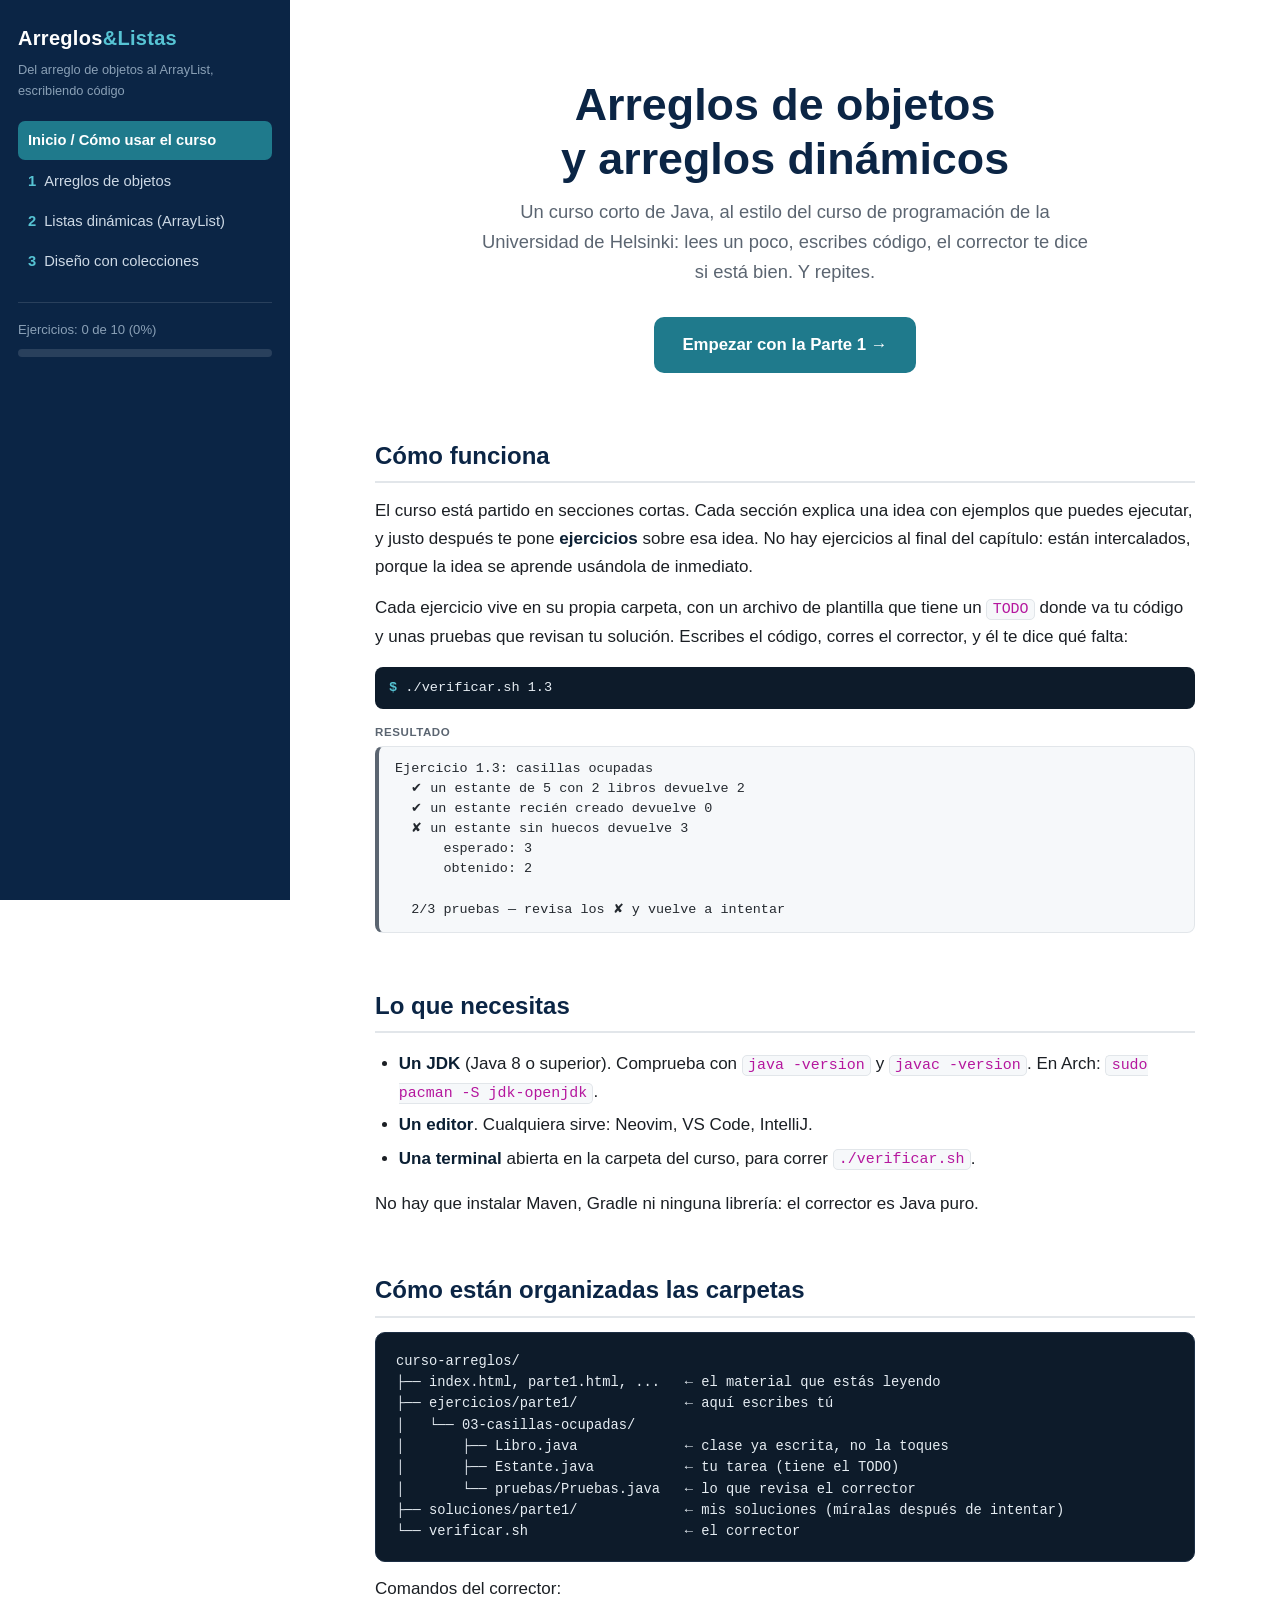
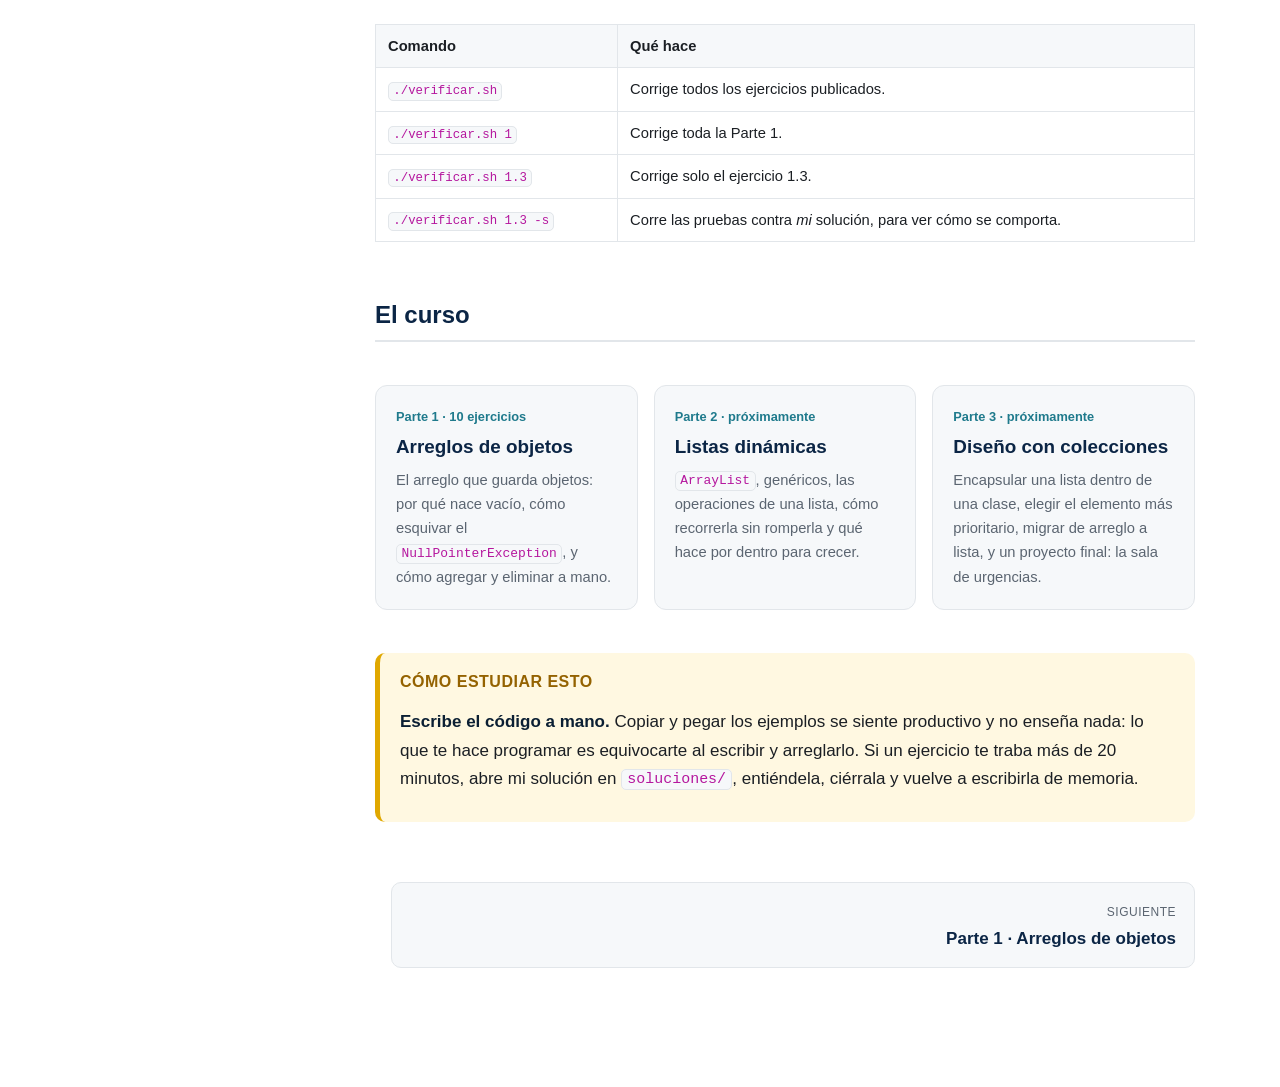
==== index.html @ c2cef421 "Curso: Parte 1 (Arreglos de objetos) + corrector automático Sitio estático con la estructura del cur" ====
<!DOCTYPE html>
<html lang="es">
<head>
<meta charset="utf-8">
<meta name="viewport" content="width=device-width, initial-scale=1">
<title>Arreglos de Objetos y Arreglos Dinámicos · Curso</title>
<link rel="stylesheet" href="styles.css">
</head>
<body>
<main><div class="content">

  <div class="hero">
    <h1>Arreglos de objetos<br>y arreglos dinámicos</h1>
    <p class="lead">Un curso corto de Java, al estilo del curso de programación de la Universidad de Helsinki:
      lees un poco, escribes código, el corrector te dice si está bien. Y repites.</p>
    <a class="cta" href="parte1.html">Empezar con la Parte 1 →</a>
  </div>

  <h2>Cómo funciona</h2>
  <p>El curso está partido en secciones cortas. Cada sección explica una idea con ejemplos que puedes ejecutar,
    y justo después te pone <strong>ejercicios</strong> sobre esa idea. No hay ejercicios al final del capítulo:
    están intercalados, porque la idea se aprende usándola de inmediato.</p>
  <p>Cada ejercicio vive en su propia carpeta, con un archivo de plantilla que tiene un <code>TODO</code> donde va tu
    código y unas pruebas que revisan tu solución. Escribes el código, corres el corrector, y él te dice qué falta:</p>

  <div class="comando">./verificar.sh 1.3</div>
  <p class="salida-label">resultado</p>
  <div class="salida">Ejercicio 1.3: casillas ocupadas
  ✔ un estante de 5 con 2 libros devuelve 2
  ✔ un estante recién creado devuelve 0
  ✘ un estante sin huecos devuelve 3
      esperado: 3
      obtenido: 2

  2/3 pruebas — revisa los ✘ y vuelve a intentar</div>

  <h2>Lo que necesitas</h2>
  <ul>
    <li><strong>Un JDK</strong> (Java 8 o superior). Comprueba con <code>java -version</code> y <code>javac -version</code>.
      En Arch: <code>sudo pacman -S jdk-openjdk</code>.</li>
    <li><strong>Un editor</strong>. Cualquiera sirve: Neovim, VS Code, IntelliJ.</li>
    <li><strong>Una terminal</strong> abierta en la carpeta del curso, para correr <code>./verificar.sh</code>.</li>
  </ul>
  <p>No hay que instalar Maven, Gradle ni ninguna librería: el corrector es Java puro.</p>

  <h2>Cómo están organizadas las carpetas</h2>
  <pre><code>curso-arreglos/
├── index.html, parte1.html, ...   ← el material que estás leyendo
├── ejercicios/parte1/             ← aquí escribes tú
│   └── 03-casillas-ocupadas/
│       ├── Libro.java             ← clase ya escrita, no la toques
│       ├── Estante.java           ← tu tarea (tiene el TODO)
│       └── pruebas/Pruebas.java   ← lo que revisa el corrector
├── soluciones/parte1/             ← mis soluciones (míralas después de intentar)
└── verificar.sh                   ← el corrector</code></pre>

  <p>Comandos del corrector:</p>
  <table>
    <tr><th>Comando</th><th>Qué hace</th></tr>
    <tr><td><code>./verificar.sh</code></td><td>Corrige todos los ejercicios publicados.</td></tr>
    <tr><td><code>./verificar.sh 1</code></td><td>Corrige toda la Parte 1.</td></tr>
    <tr><td><code>./verificar.sh 1.3</code></td><td>Corrige solo el ejercicio 1.3.</td></tr>
    <tr><td><code>./verificar.sh 1.3 -s</code></td><td>Corre las pruebas contra <em>mi</em> solución, para ver cómo se comporta.</td></tr>
  </table>

  <h2>El curso</h2>
  <div class="cards">
    <div class="card">
      <p class="n">Parte 1 · 10 ejercicios</p>
      <h3>Arreglos de objetos</h3>
      <p>El arreglo que guarda objetos: por qué nace vacío, cómo esquivar el
        <code>NullPointerException</code>, y cómo agregar y eliminar a mano.</p>
    </div>
    <div class="card">
      <p class="n">Parte 2 · próximamente</p>
      <h3>Listas dinámicas</h3>
      <p><code>ArrayList</code>, genéricos, las operaciones de una lista, cómo recorrerla sin romperla
        y qué hace por dentro para crecer.</p>
    </div>
    <div class="card">
      <p class="n">Parte 3 · próximamente</p>
      <h3>Diseño con colecciones</h3>
      <p>Encapsular una lista dentro de una clase, elegir el elemento más prioritario, migrar de arreglo a lista,
        y un proyecto final: la sala de urgencias.</p>
    </div>
  </div>

  <div class="box nota">
    <h4>Cómo estudiar esto</h4>
    <p><strong>Escribe el código a mano.</strong> Copiar y pegar los ejemplos se siente productivo y no enseña nada:
      lo que te hace programar es equivocarte al escribir y arreglarlo. Si un ejercicio te traba más de 20 minutos,
      abre mi solución en <code>soluciones/</code>, entiéndela, ciérrala y vuelve a escribirla de memoria.</p>
  </div>

  <div class="pager">
    <span></span>
    <a class="next" href="parte1.html">
      <span class="dir">Siguiente</span><br>
      <span class="ttl">Parte 1 · Arreglos de objetos</span>
    </a>
  </div>

</div></main>
<script src="nav.js"></script>
</body>
</html>
---- styles.css ----
:root {
  --bg: #ffffff;
  --bg-soft: #f6f8fa;
  --text: #1b1f24;
  --muted: #5b6571;
  --navy: #0b2545;
  --accent: #1f7a8c;
  --accent-2: #13505b;
  --border: #e2e6ea;
  --code-bg: #0d1b2a;
  --code-text: #e6edf3;
  --green-bg: #eaf7ee;
  --green-bd: #36a96a;
  --yellow-bg: #fff8e1;
  --yellow-bd: #e0a800;
  --red-bg: #fdecea;
  --red-bd: #d64545;
  --blue-bg: #e8f1fb;
  --blue-bd: #2b6cb0;
  --sidebar-w: 290px;
  --max: 820px;
}

* { box-sizing: border-box; }

html { scroll-behavior: smooth; }

body {
  margin: 0;
  font-family: -apple-system, "Segoe UI", Roboto, Helvetica, Arial, sans-serif;
  color: var(--text);
  background: var(--bg);
  line-height: 1.65;
  font-size: 17px;
  display: flex;
  min-height: 100vh;
}

#sidebar {
  width: var(--sidebar-w);
  flex: 0 0 var(--sidebar-w);
  background: var(--navy);
  color: #cdd9e5;
  position: sticky;
  top: 0;
  align-self: flex-start;
  height: 100vh;
  overflow-y: auto;
  padding: 22px 18px 40px;
}
#sidebar .brand {
  font-weight: 800;
  font-size: 1.25rem;
  color: #fff;
  letter-spacing: .3px;
  margin: 0 0 4px;
  display: block;
  text-decoration: none;
}
#sidebar .brand span { color: #57c4d4; }
#sidebar .tagline { font-size: .8rem; color: #8aa0b6; margin: 0 0 20px; }
#sidebar nav a {
  display: block;
  color: #cdd9e5;
  text-decoration: none;
  padding: 7px 10px;
  border-radius: 7px;
  font-size: .92rem;
  margin-bottom: 2px;
  transition: background .15s, color .15s;
}
#sidebar nav a:hover { background: rgba(255,255,255,.08); color: #fff; }
#sidebar nav a.active { background: var(--accent); color: #fff; font-weight: 600; }
#sidebar nav a .num { color: #57c4d4; font-weight: 700; margin-right: 8px; }
#sidebar nav a.active .num { color: #d7f6fb; }
.side-progress {
  margin-top: 22px; padding-top: 16px; border-top: 1px solid rgba(255,255,255,.12);
  font-size: .82rem; color: #8aa0b6;
}
.side-progress .bar { background: rgba(255,255,255,.12); border-radius: 6px; height: 8px; margin-top: 8px; overflow: hidden; }
.side-progress .bar > i { display: block; height: 100%; background: var(--green-bd); width: 0; transition: width .3s; }

main {
  flex: 1 1 auto;
  padding: 48px 40px 120px;
  display: flex;
  justify-content: center;
}
.content { width: 100%; max-width: var(--max); }

/* ---------- Typography ---------- */
h1 { font-size: 2.1rem; line-height: 1.2; margin: 0 0 .2em; color: var(--navy); }
h2 { font-size: 1.5rem; margin: 2.2em 0 .5em; color: var(--navy); border-bottom: 2px solid var(--border); padding-bottom: .25em; }
h3 { font-size: 1.18rem; margin: 1.8em 0 .4em; color: var(--accent-2); }
.part-eyebrow { color: var(--accent); font-weight: 700; text-transform: uppercase; letter-spacing: 1.5px; font-size: .8rem; }
p { margin: .8em 0; }
a { color: var(--accent); }
ul, ol { padding-left: 1.4em; }
li { margin: .3em 0; }
hr { border: none; border-top: 1px solid var(--border); margin: 2.5em 0; }
strong { color: #0b1f33; }
.lead { font-size: 1.15rem; color: var(--muted); }

/* ---------- Code ---------- */
code {
  background: var(--bg-soft);
  border: 1px solid var(--border);
  border-radius: 5px;
  padding: .1em .35em;
  font-family: "JetBrains Mono", "Fira Code", Consolas, monospace;
  font-size: .88em;
  color: #b5179e;
}
pre {
  background: var(--code-bg);
  color: var(--code-text);
  padding: 18px 20px;
  border-radius: 10px;
  overflow-x: auto;
  font-size: .86rem;
  line-height: 1.55;
  border: 1px solid #1c2e44;
}
pre code { background: none; border: none; padding: 0; color: inherit; font-size: inherit; }
.filename {
  background: #1c2e44; color: #9fb3c8; font-size: .76rem;
  font-family: monospace; padding: 6px 14px; border-radius: 10px 10px 0 0;
  border: 1px solid #1c2e44; border-bottom: none; display: inline-block;
  margin-bottom: -8px; position: relative; z-index: 1;
}
.filename + pre { border-top-left-radius: 0; }

/* ---------- Callout boxes ---------- */
.box { border-radius: 10px; padding: 16px 20px; margin: 1.6em 0; border-left: 5px solid; }
.box h4 { margin: 0 0 .4em; font-size: 1rem; text-transform: uppercase; letter-spacing: .5px; }
.box.nota { background: var(--yellow-bg); border-color: var(--yellow-bd); }
.box.nota h4 { color: #946200; }
.box.peligro { background: var(--red-bg); border-color: var(--red-bd); }
.box.peligro h4 { color: #a52828; }
.box.info { background: var(--blue-bg); border-color: var(--blue-bd); }
.box.info h4 { color: #1e4e7a; }
.box.pro { background: #f2eafd; border-color: #7c3aed; }
.box.pro h4 { color: #5b21b6; }

/* ---------- Exercises ---------- */
.ejercicios { background: var(--green-bg); border: 1px solid var(--green-bd); border-radius: 10px; padding: 18px 22px; margin: 2em 0; }
.ejercicios > h3 { margin-top: 0; color: #1f7a45; }
.ej { display: flex; gap: 12px; align-items: flex-start; padding: 10px 0; border-top: 1px dashed #b7e0c4; }
.ej:first-of-type { border-top: none; }
.ej .code-id { font-weight: 700; color: #1f7a45; font-family: monospace; white-space: nowrap; padding-top: 2px; }
.ej label { cursor: pointer; }
.ej input[type=checkbox] { width: 18px; height: 18px; margin-top: 4px; cursor: pointer; accent-color: var(--green-bd); }
.ej .done { text-decoration: line-through; color: var(--muted); }

/* ---------- Pager ---------- */
.pager { display: flex; justify-content: space-between; margin-top: 3.5em; gap: 16px; }
.pager a {
  text-decoration: none; border: 1px solid var(--border); border-radius: 10px;
  padding: 14px 18px; flex: 1; transition: border-color .15s, box-shadow .15s; background: var(--bg-soft);
}
.pager a:hover { border-color: var(--accent); box-shadow: 0 2px 10px rgba(0,0,0,.05); }
.pager .dir { font-size: .75rem; color: var(--muted); text-transform: uppercase; letter-spacing: .5px; }
.pager .ttl { font-weight: 600; color: var(--navy); }
.pager .next { text-align: right; }

/* ---------- Landing ---------- */
.hero { text-align: center; padding: 30px 0 10px; }
.hero h1 { font-size: 2.8rem; }
.hero .lead { max-width: 620px; margin: .6em auto 1.6em; }
.cta { display: inline-block; background: var(--accent); color: #fff; text-decoration: none; padding: 14px 28px; border-radius: 10px; font-weight: 700; font-size: 1.05rem; }
.cta:hover { background: var(--accent-2); }
.cards { display: grid; grid-template-columns: repeat(auto-fit, minmax(230px, 1fr)); gap: 16px; margin: 2.5em 0; }
.card { border: 1px solid var(--border); border-radius: 12px; padding: 20px; background: var(--bg-soft); }
.card .n { font-size: .8rem; color: var(--accent); font-weight: 700; }
.card h3 { margin: .2em 0 .3em; color: var(--navy); }
.card p { font-size: .92rem; color: var(--muted); margin: 0; }

table { width: 100%; border-collapse: collapse; margin: 1.4em 0; font-size: .92rem; }
th, td { border: 1px solid var(--border); padding: 9px 12px; text-align: left; }
th { background: var(--bg-soft); }

.tag { display: inline-block; font-size: .72rem; background: var(--accent); color: #fff; padding: 2px 9px; border-radius: 20px; font-weight: 600; vertical-align: middle; }

/* ---------- Mobile ---------- */
.menu-btn { display: none; }
@media (max-width: 900px) {
  body { flex-direction: column; }
  #sidebar { position: fixed; left: 0; top: 0; bottom: 0; transform: translateX(-100%); transition: transform .25s; z-index: 50; }
  #sidebar.open { transform: translateX(0); }
  main { padding: 70px 20px 80px; }
  .menu-btn { display: block; position: fixed; top: 12px; left: 12px; z-index: 60; background: var(--navy); color: #fff; border: none; border-radius: 8px; padding: 10px 14px; font-size: 1.1rem; cursor: pointer; }
}

/* =========================================================
   Añadidos del curso de arreglos (estilo mooc.fi)
   ========================================================= */

/* ---------- Caja de objetivos al inicio de cada sección ---------- */
.objetivos {
  background: var(--blue-bg); border: 1px solid var(--blue-bd);
  border-radius: 10px; padding: 14px 22px; margin: 1.2em 0 2em;
}
.objetivos h4 {
  margin: 0 0 .4em; font-size: .78rem; text-transform: uppercase;
  letter-spacing: .6px; color: #1e4e7a;
}
.objetivos ul { margin: 0; }
.objetivos li { font-size: .95rem; }

/* ---------- Salida del programa ---------- */
.salida-label {
  font-size: .72rem; text-transform: uppercase; letter-spacing: .6px;
  color: var(--muted); margin: 1.2em 0 .3em; font-weight: 600;
}
.salida {
  background: #f6f8fa; border: 1px solid var(--border); border-left: 4px solid var(--muted);
  border-radius: 8px; padding: 12px 16px; margin: 0 0 1.6em;
  font-family: "JetBrains Mono", "Fira Code", Consolas, monospace;
  font-size: .84rem; line-height: 1.5; white-space: pre-wrap; color: #24292f;
}
.salida .in { color: var(--accent); font-weight: 700; }

/* ---------- Diagrama de memoria ---------- */
.heap {
  background: var(--code-bg); color: var(--code-text); border: 1px solid #1c2e44;
  border-radius: 10px; padding: 16px 20px; overflow-x: auto;
  font-family: "JetBrains Mono", "Fira Code", Consolas, monospace;
  font-size: .8rem; line-height: 1.5; margin: 1.4em 0;
}
.heap b { color: #57c4d4; font-weight: 700; }

/* ---------- Ejercicios ---------- */
.ejercicio {
  border: 1px solid var(--green-bd); background: var(--green-bg);
  border-radius: 12px; padding: 16px 22px 20px; margin: 2.2em 0;
}
.ejercicio > header {
  display: flex; align-items: center; gap: 10px; flex-wrap: wrap; margin-bottom: .5em;
}
.ejercicio .ej-num {
  font-family: monospace; font-weight: 700; color: #1f7a45; background: #fff;
  border: 1px solid var(--green-bd); border-radius: 20px; padding: 2px 11px; font-size: .78rem;
  white-space: nowrap;
}
.ejercicio header h3 { margin: 0; color: #14603a; font-size: 1.1rem; }
.ejercicio .estrellas { margin-left: auto; color: #e0a800; letter-spacing: 2px; font-size: 1rem; }
.ejercicio input[type=checkbox] {
  width: 18px; height: 18px; accent-color: var(--green-bd); cursor: pointer; flex: 0 0 auto;
}
.ejercicio.hecho header h3 { text-decoration: line-through; color: var(--muted); }
.ejercicio pre { font-size: .82rem; }
.ejercicio p { font-size: .97rem; }
.comando {
  background: var(--code-bg); color: var(--code-text); font-family: monospace; font-size: .85rem;
  padding: 10px 14px; border-radius: 8px; margin-top: 1.2em;
}
.comando::before { content: "$ "; color: #57c4d4; font-weight: 700; }

/* ---------- Pregunta rápida (quiz) ---------- */
.quiz {
  background: #f2eafd; border: 1px solid #7c3aed; border-radius: 10px;
  padding: 16px 22px; margin: 2em 0;
}
.quiz h4 {
  margin: 0 0 .5em; font-size: .78rem; text-transform: uppercase;
  letter-spacing: .6px; color: #5b21b6;
}
.quiz .pregunta { margin: 0 0 .9em; font-weight: 600; }
.quiz .ops { display: flex; flex-direction: column; gap: 8px; }
.quiz button {
  text-align: left; background: #fff; border: 1px solid var(--border); border-radius: 8px;
  padding: 10px 14px; font: inherit; font-size: .94rem; cursor: pointer; transition: border-color .15s;
}
.quiz button:hover { border-color: #7c3aed; }
.quiz button.bien { background: var(--green-bg); border-color: var(--green-bd); font-weight: 600; }
.quiz button.mal { background: var(--red-bg); border-color: var(--red-bd); }
.quiz .fb { margin: 1em 0 0; font-size: .93rem; display: none; }
.quiz .fb.visible { display: block; }

/* ---------- Tabla de métodos ---------- */
td code, th code { font-size: .84em; }
.resumen-tabla td:first-child { white-space: nowrap; }
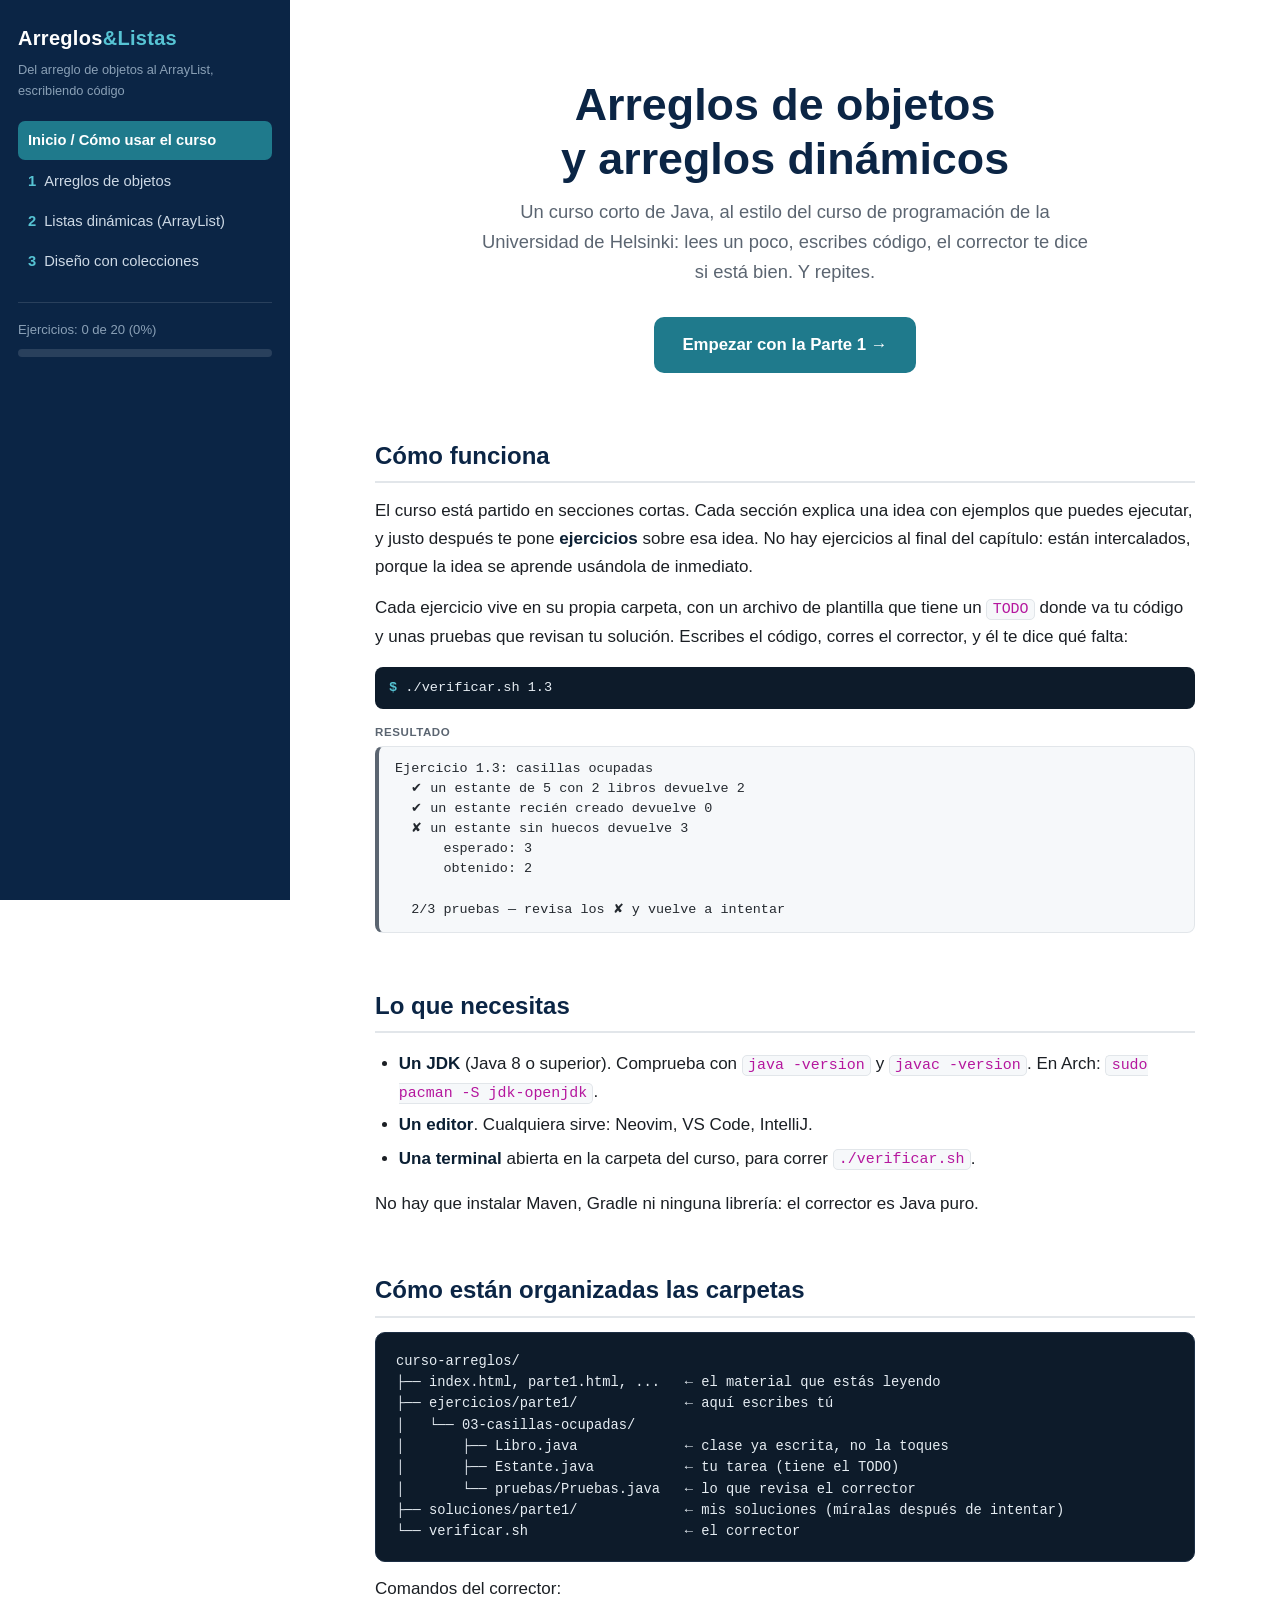
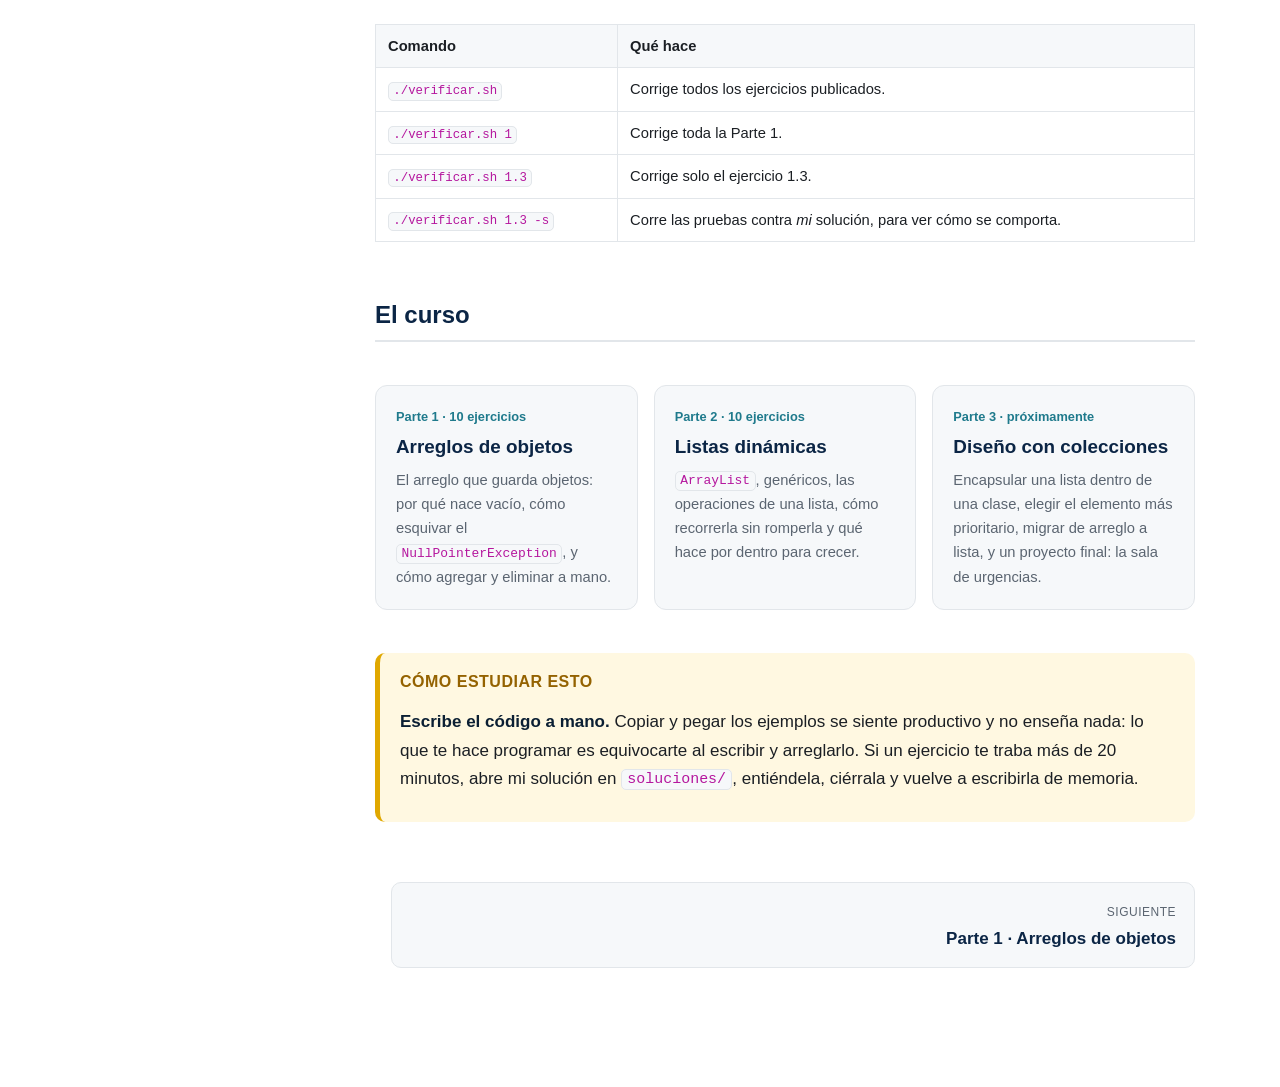
==== commit 0b985339: "Parte 2: Listas dinámicas (ArrayList) 8 secciones y 10 ejercicios: crear y recorrer listas, genérico" ====
--- a/index.html
+++ b/index.html
@@ -72,7 +72,7 @@
         <code>NullPointerException</code>, y cómo agregar y eliminar a mano.</p>
     </div>
     <div class="card">
-      <p class="n">Parte 2 · próximamente</p>
+      <p class="n">Parte 2 · 10 ejercicios</p>
       <h3>Listas dinámicas</h3>
       <p><code>ArrayList</code>, genéricos, las operaciones de una lista, cómo recorrerla sin romperla
         y qué hace por dentro para crecer.</p>
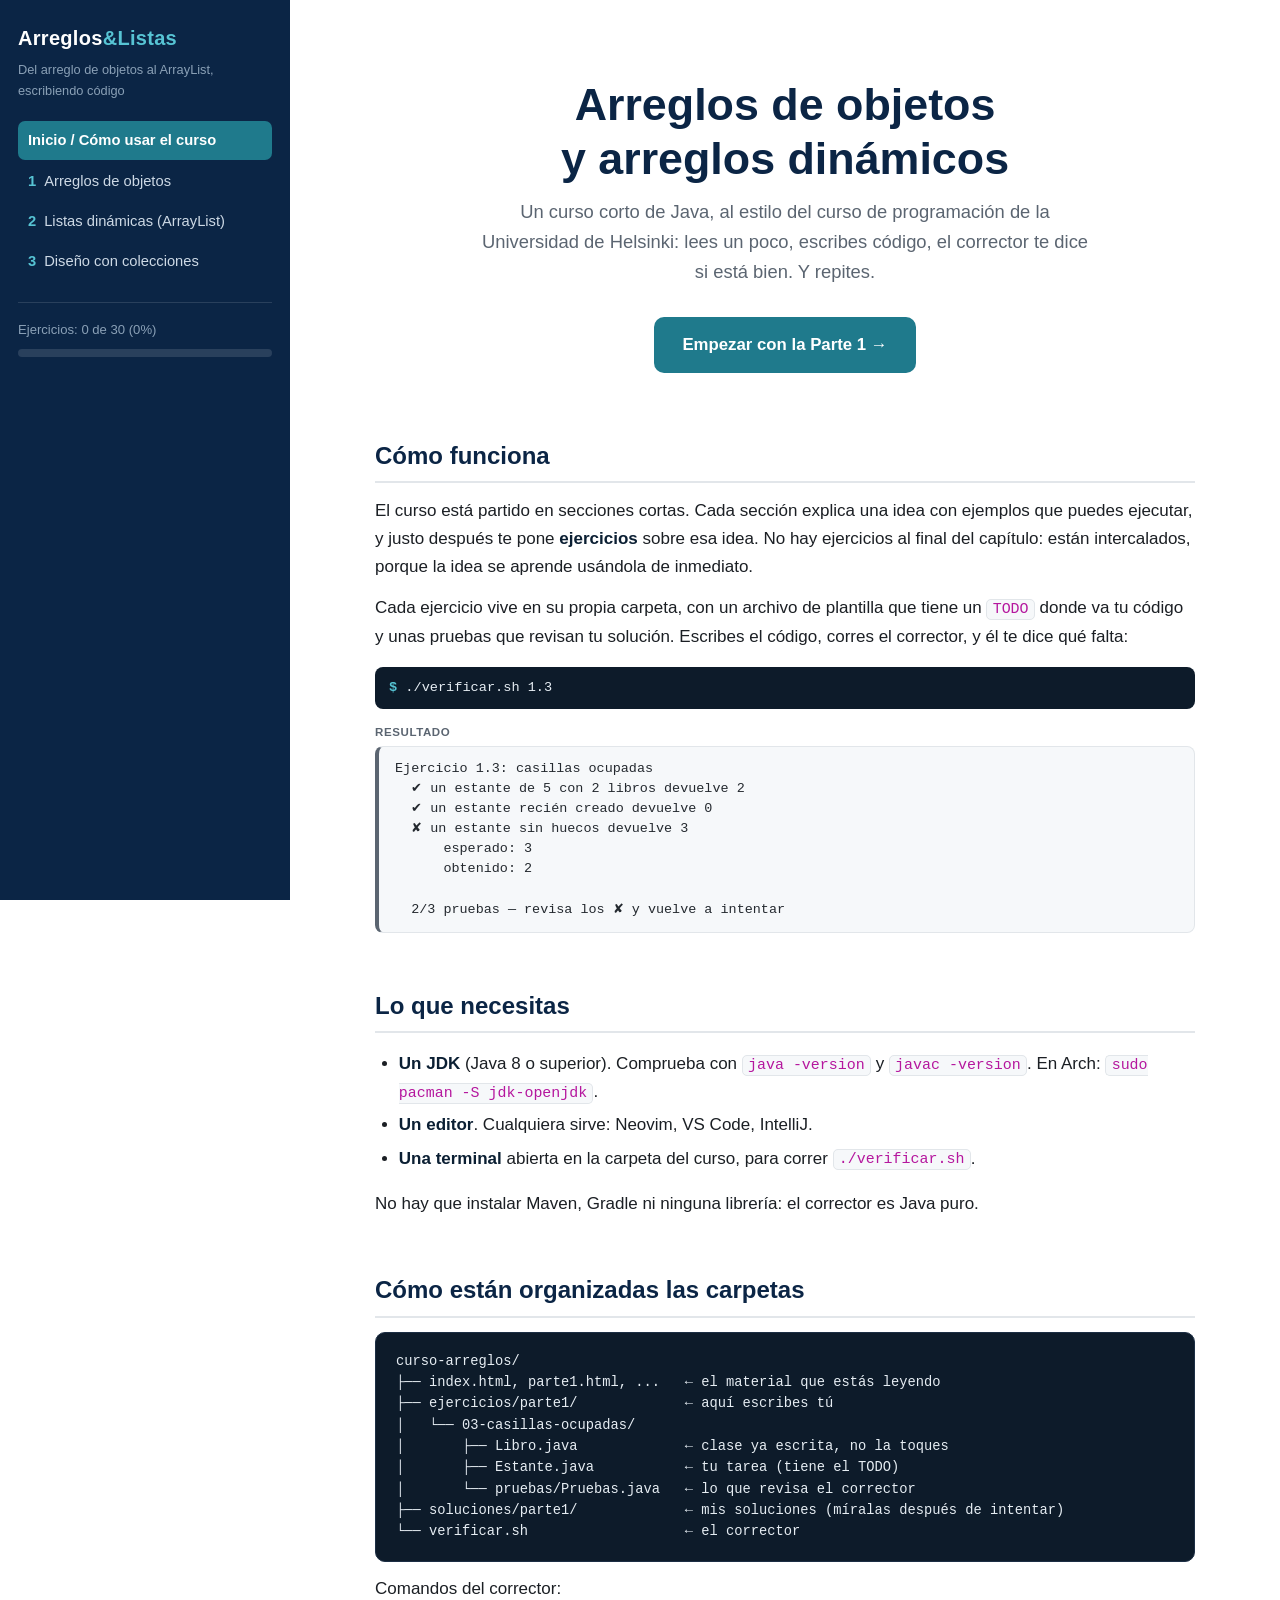
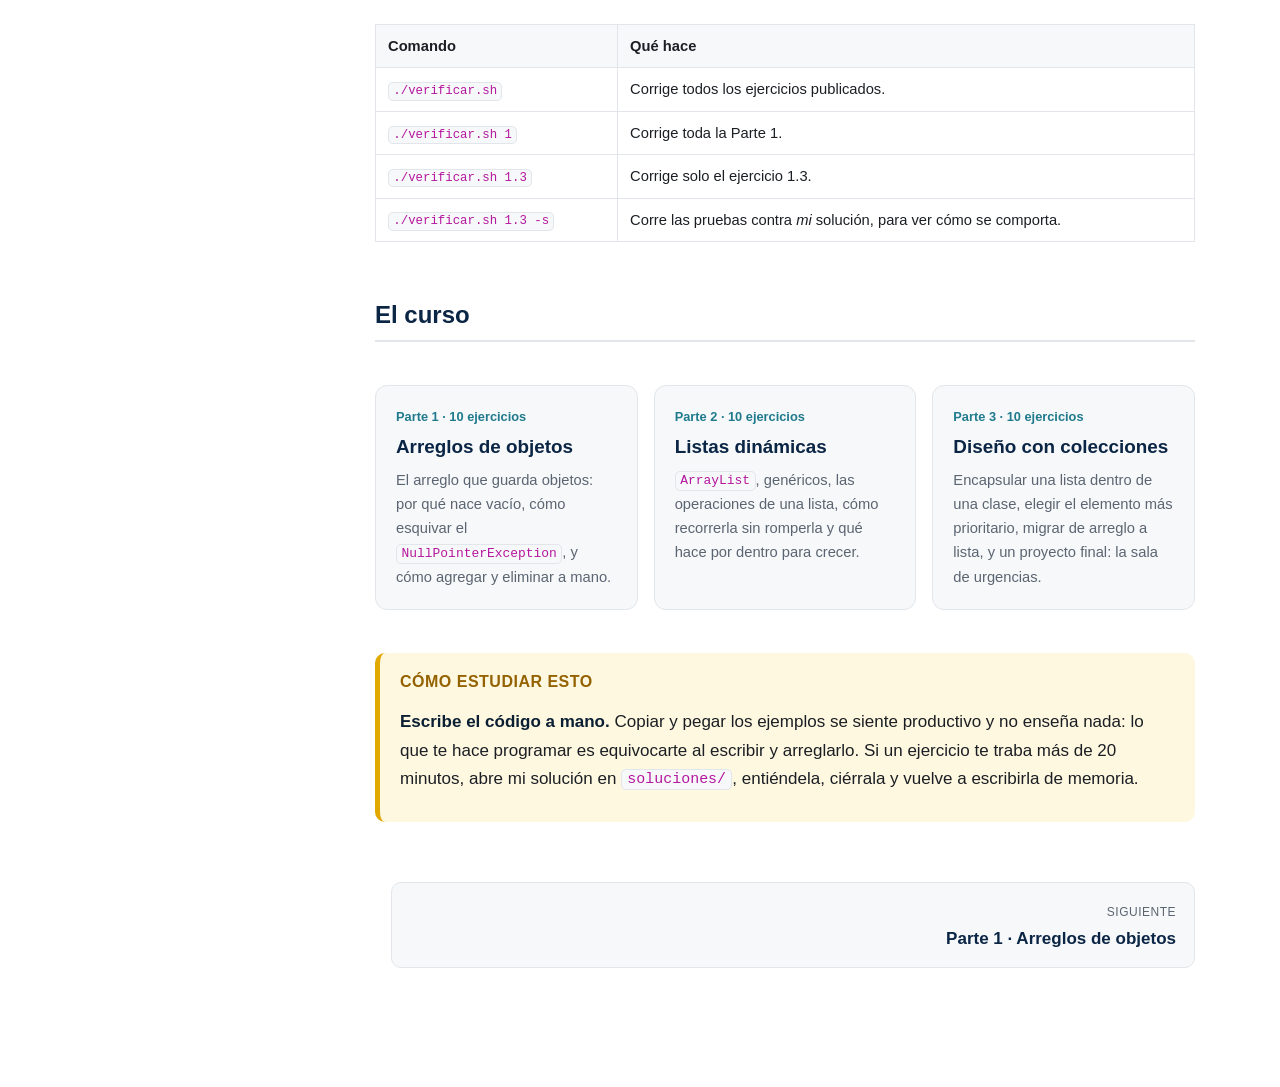
==== commit 91f11744: "Parte 3: Diseño con colecciones + proyecto de urgencias 6 secciones y 10 ejercicios: encapsular una " ====
--- a/index.html
+++ b/index.html
@@ -78,7 +78,7 @@
         y qué hace por dentro para crecer.</p>
     </div>
     <div class="card">
-      <p class="n">Parte 3 · próximamente</p>
+      <p class="n">Parte 3 · 10 ejercicios</p>
       <h3>Diseño con colecciones</h3>
       <p>Encapsular una lista dentro de una clase, elegir el elemento más prioritario, migrar de arreglo a lista,
         y un proyecto final: la sala de urgencias.</p>
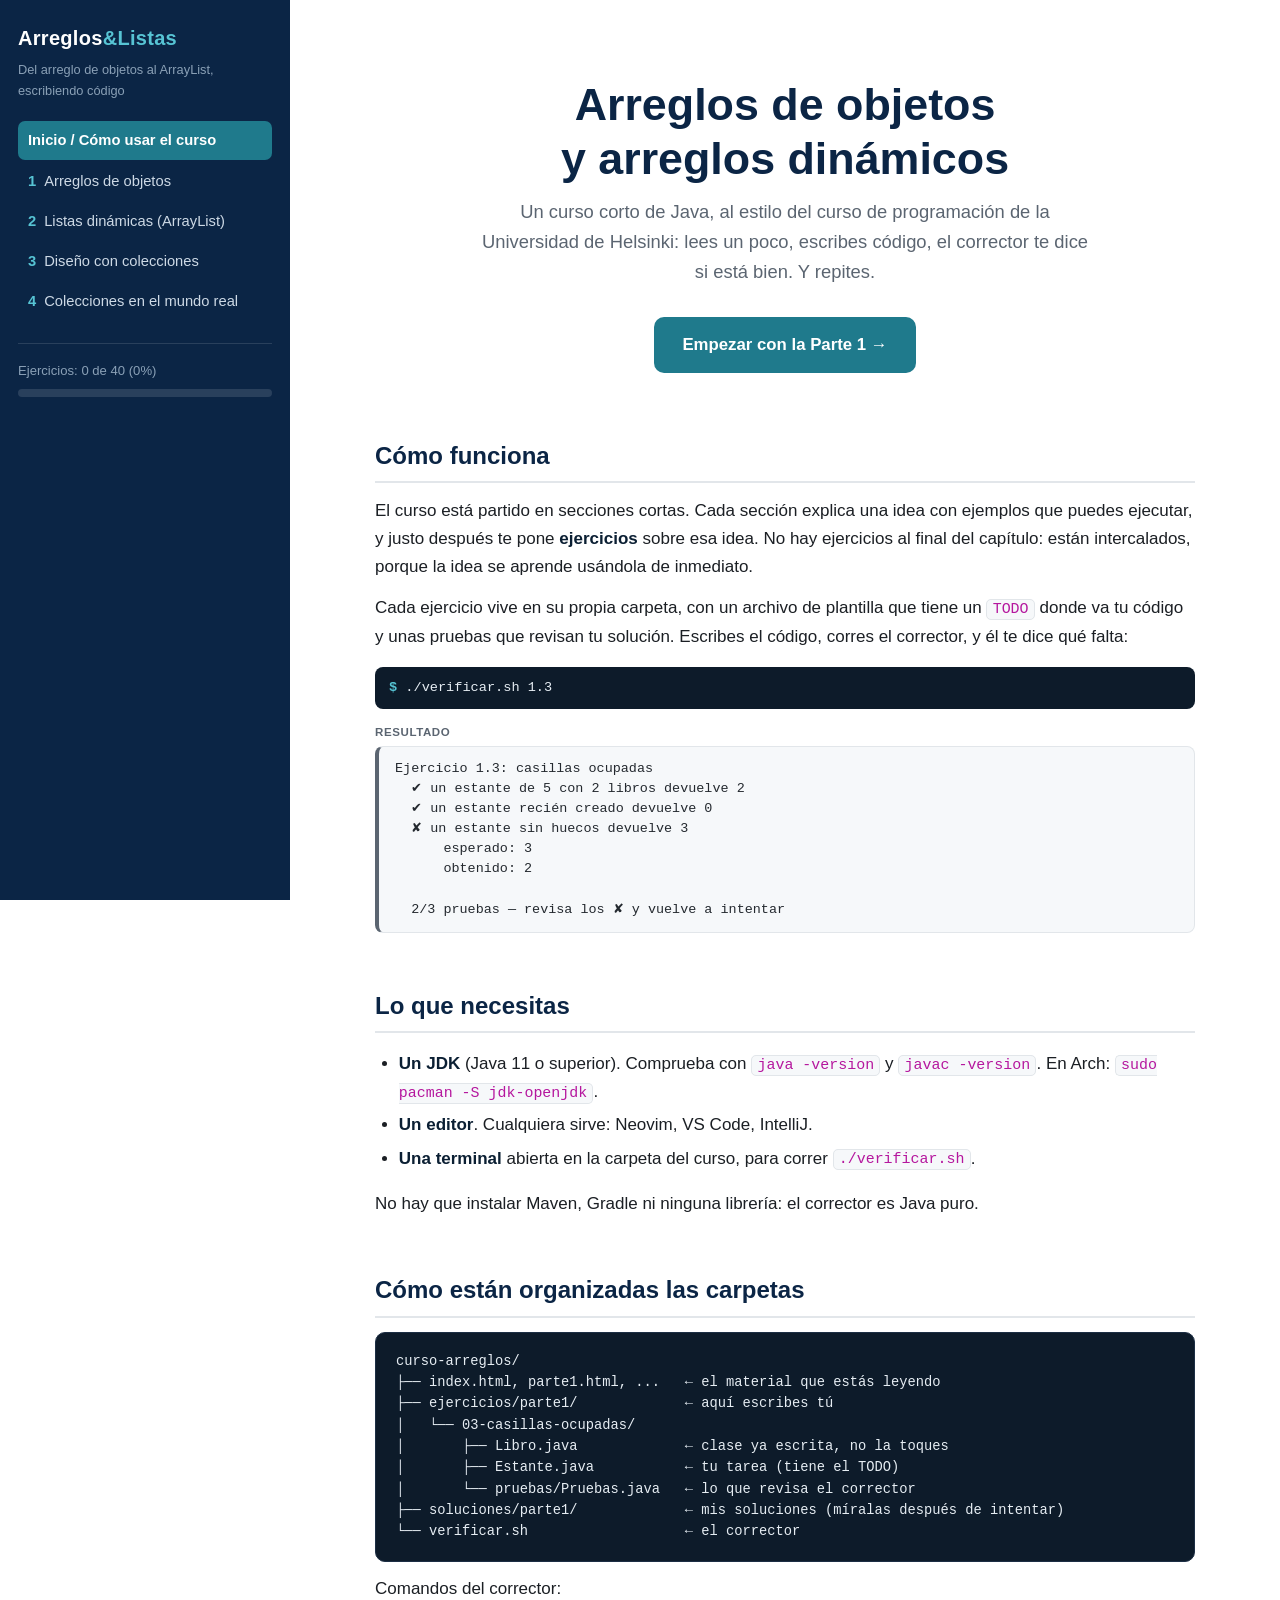
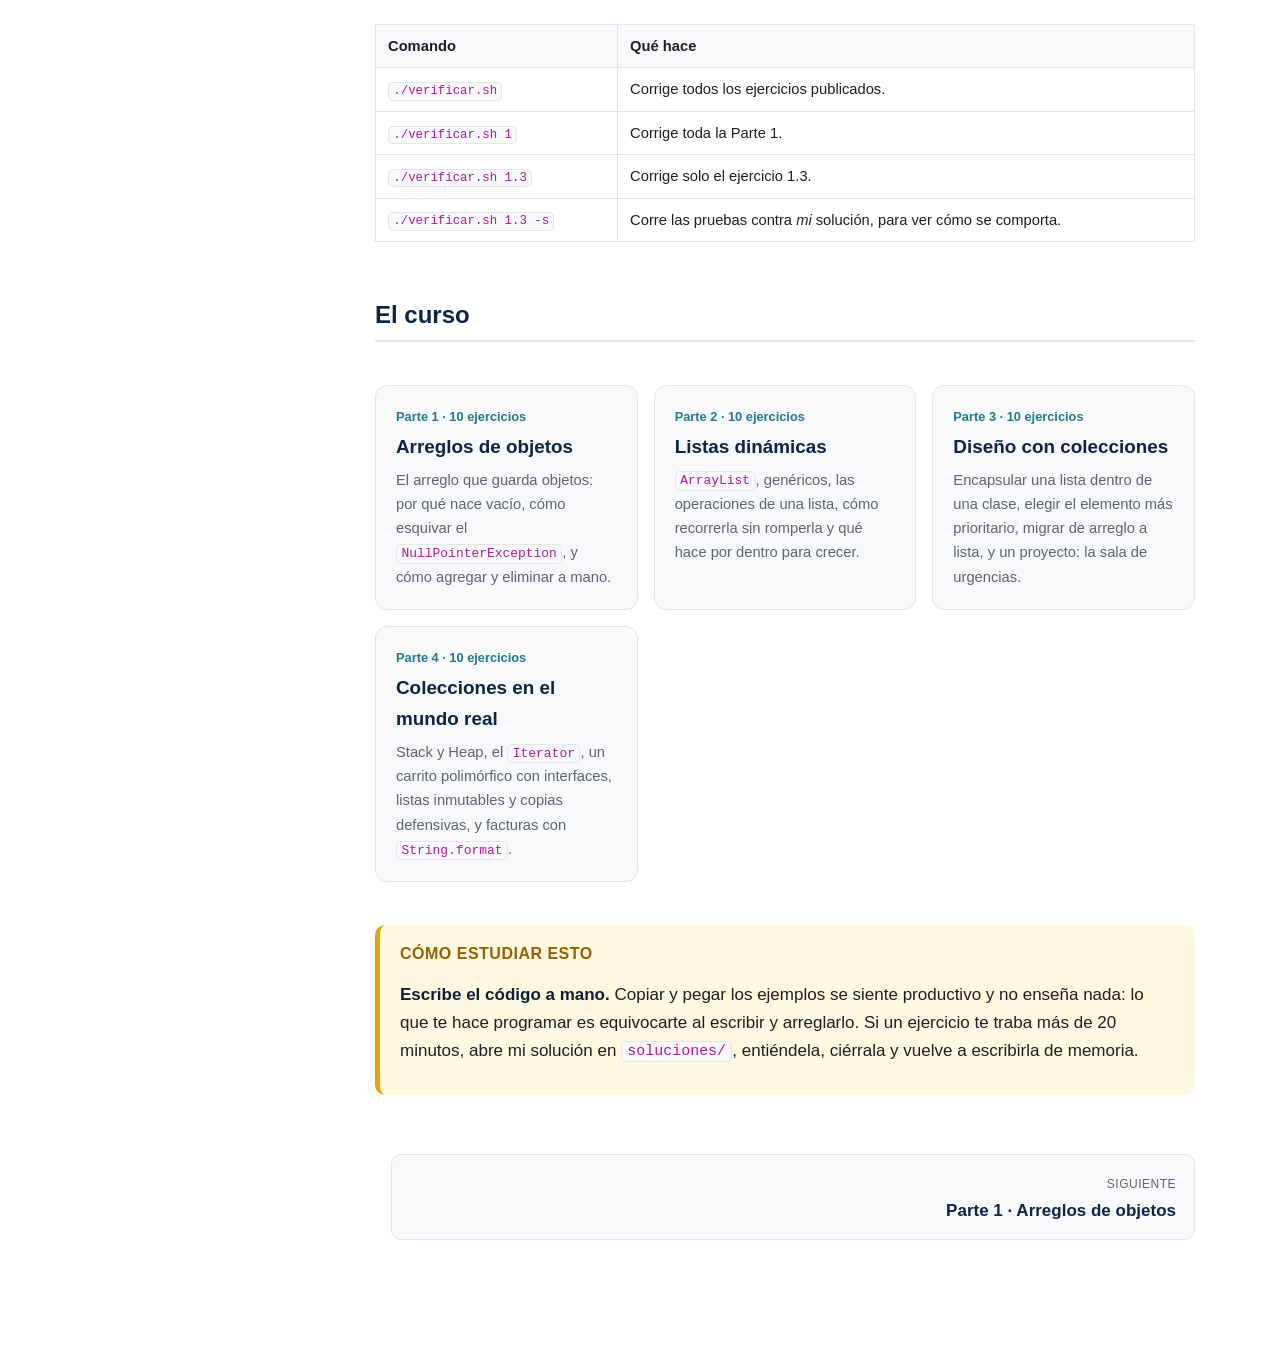
==== commit 87d23a51: "Parte 4: Colecciones en el mundo real Temas nuevos del taller "Otras Estructuras de Datos" que no es" ====
--- a/index.html
+++ b/index.html
@@ -36,7 +36,7 @@
 
   <h2>Lo que necesitas</h2>
   <ul>
-    <li><strong>Un JDK</strong> (Java 8 o superior). Comprueba con <code>java -version</code> y <code>javac -version</code>.
+    <li><strong>Un JDK</strong> (Java 11 o superior). Comprueba con <code>java -version</code> y <code>javac -version</code>.
       En Arch: <code>sudo pacman -S jdk-openjdk</code>.</li>
     <li><strong>Un editor</strong>. Cualquiera sirve: Neovim, VS Code, IntelliJ.</li>
     <li><strong>Una terminal</strong> abierta en la carpeta del curso, para correr <code>./verificar.sh</code>.</li>
@@ -81,7 +81,13 @@
       <p class="n">Parte 3 · 10 ejercicios</p>
       <h3>Diseño con colecciones</h3>
       <p>Encapsular una lista dentro de una clase, elegir el elemento más prioritario, migrar de arreglo a lista,
-        y un proyecto final: la sala de urgencias.</p>
+        y un proyecto: la sala de urgencias.</p>
+    </div>
+    <div class="card">
+      <p class="n">Parte 4 · 10 ejercicios</p>
+      <h3>Colecciones en el mundo real</h3>
+      <p>Stack y Heap, el <code>Iterator</code>, un carrito polimórfico con interfaces, listas inmutables y
+        copias defensivas, y facturas con <code>String.format</code>.</p>
     </div>
   </div>
 
--- a/styles.css
+++ b/styles.css
@@ -225,7 +225,7 @@
   background: var(--code-bg); color: var(--code-text); border: 1px solid #1c2e44;
   border-radius: 10px; padding: 16px 20px; overflow-x: auto;
   font-family: "JetBrains Mono", "Fira Code", Consolas, monospace;
-  font-size: .8rem; line-height: 1.5; margin: 1.4em 0;
+  font-size: .8rem; line-height: 1.5; margin: 1.4em 0; white-space: pre;
 }
 .heap b { color: #57c4d4; font-weight: 700; }
 
